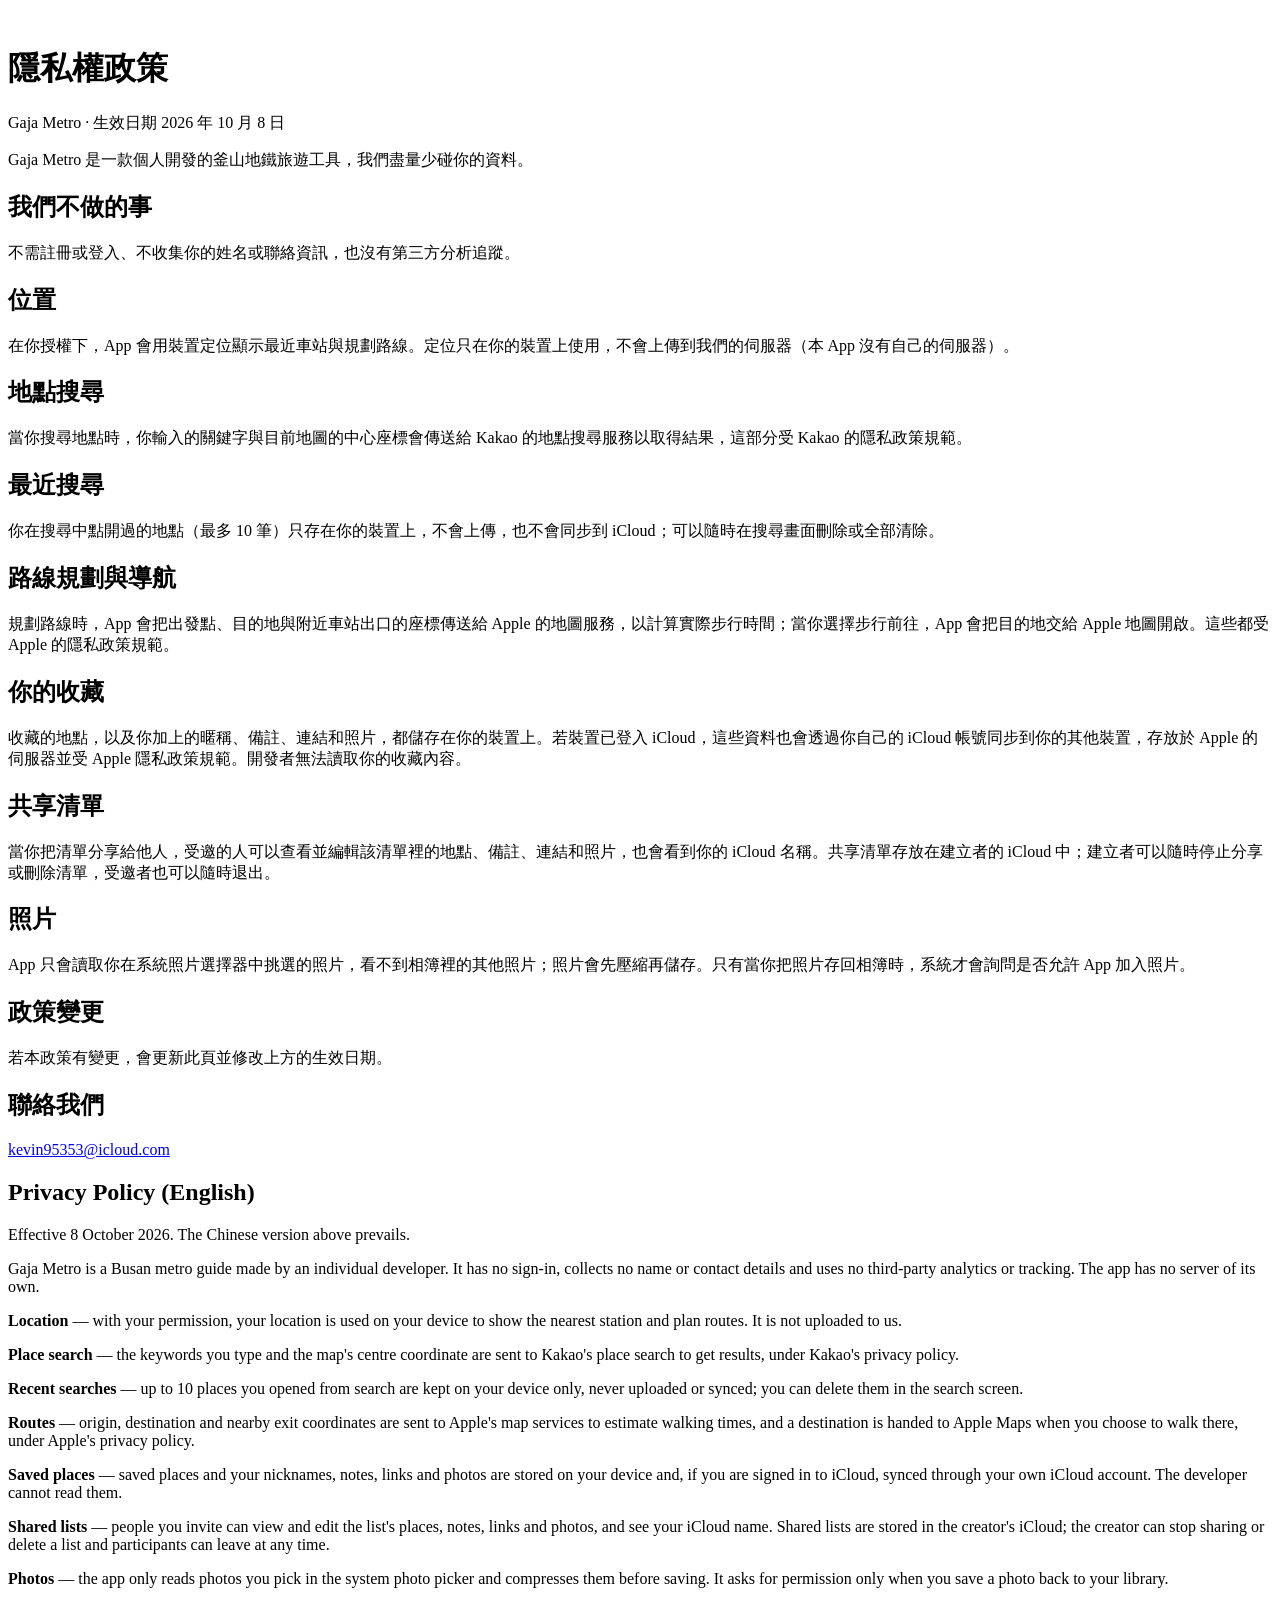
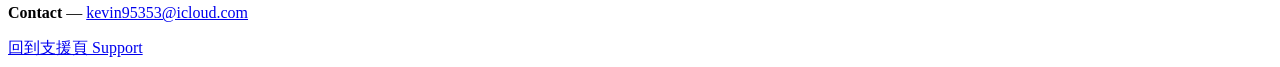
==== privacy/index.html @ 0b2f8334 "Remove no-ads line; contact email to iCloud" ====
<!doctype html>
<html lang="zh-Hant">
<head>
  <meta charset="utf-8">
  <meta name="viewport" content="width=device-width, initial-scale=1">
  <title>Gaja Metro 隱私權政策</title>
  <link rel="stylesheet" href="../style.css">
</head>
<body>
<main>
  <header>
    <img src="../icon.png" alt="">
    <div>
      <h1>隱私權政策</h1>
      <div class="muted">Gaja Metro · 生效日期 2026 年 10 月 8 日</div>
    </div>
  </header>

  <section>
    <p>Gaja Metro 是一款個人開發的釜山地鐵旅遊工具，我們盡量少碰你的資料。</p>

    <h2>我們不做的事</h2>
    <p>不需註冊或登入、不收集你的姓名或聯絡資訊，也沒有第三方分析追蹤。</p>

    <h2>位置</h2>
    <p>在你授權下，App 會用裝置定位顯示最近車站與規劃路線。定位只在你的裝置上使用，不會上傳到我們的伺服器（本 App 沒有自己的伺服器）。</p>

    <h2>地點搜尋</h2>
    <p>當你搜尋地點時，你輸入的關鍵字與目前地圖的中心座標會傳送給 Kakao 的地點搜尋服務以取得結果，這部分受 Kakao 的隱私政策規範。</p>

    <h2>最近搜尋</h2>
    <p>你在搜尋中點開過的地點（最多 10 筆）只存在你的裝置上，不會上傳，也不會同步到 iCloud；可以隨時在搜尋畫面刪除或全部清除。</p>

    <h2>路線規劃與導航</h2>
    <p>規劃路線時，App 會把出發點、目的地與附近車站出口的座標傳送給 Apple 的地圖服務，以計算實際步行時間；當你選擇步行前往，App 會把目的地交給 Apple 地圖開啟。這些都受 Apple 的隱私政策規範。</p>

    <h2>你的收藏</h2>
    <p>收藏的地點，以及你加上的暱稱、備註、連結和照片，都儲存在你的裝置上。若裝置已登入 iCloud，這些資料也會透過你自己的 iCloud 帳號同步到你的其他裝置，存放於 Apple 的伺服器並受 Apple 隱私政策規範。開發者無法讀取你的收藏內容。</p>

    <h2>共享清單</h2>
    <p>當你把清單分享給他人，受邀的人可以查看並編輯該清單裡的地點、備註、連結和照片，也會看到你的 iCloud 名稱。共享清單存放在建立者的 iCloud 中；建立者可以隨時停止分享或刪除清單，受邀者也可以隨時退出。</p>

    <h2>照片</h2>
    <p>App 只會讀取你在系統照片選擇器中挑選的照片，看不到相簿裡的其他照片；照片會先壓縮再儲存。只有當你把照片存回相簿時，系統才會詢問是否允許 App 加入照片。</p>

    <h2>政策變更</h2>
    <p>若本政策有變更，會更新此頁並修改上方的生效日期。</p>

    <h2>聯絡我們</h2>
    <p><a href="mailto:kevin95353@icloud.com">kevin95353@icloud.com</a></p>
  </section>

  <section>
    <h2>Privacy Policy (English)</h2>
    <p class="muted">Effective 8 October 2026. The Chinese version above prevails.</p>
    <p>Gaja Metro is a Busan metro guide made by an individual developer. It has no sign-in, collects no name or contact details and uses no third-party analytics or tracking. The app has no server of its own.</p>
    <p><strong>Location</strong> — with your permission, your location is used on your device to show the nearest station and plan routes. It is not uploaded to us.</p>
    <p><strong>Place search</strong> — the keywords you type and the map's centre coordinate are sent to Kakao's place search to get results, under Kakao's privacy policy.</p>
    <p><strong>Recent searches</strong> — up to 10 places you opened from search are kept on your device only, never uploaded or synced; you can delete them in the search screen.</p>
    <p><strong>Routes</strong> — origin, destination and nearby exit coordinates are sent to Apple's map services to estimate walking times, and a destination is handed to Apple Maps when you choose to walk there, under Apple's privacy policy.</p>
    <p><strong>Saved places</strong> — saved places and your nicknames, notes, links and photos are stored on your device and, if you are signed in to iCloud, synced through your own iCloud account. The developer cannot read them.</p>
    <p><strong>Shared lists</strong> — people you invite can view and edit the list's places, notes, links and photos, and see your iCloud name. Shared lists are stored in the creator's iCloud; the creator can stop sharing or delete a list and participants can leave at any time.</p>
    <p><strong>Photos</strong> — the app only reads photos you pick in the system photo picker and compresses them before saving. It asks for permission only when you save a photo back to your library.</p>
    <p><strong>Contact</strong> — <a href="mailto:kevin95353@icloud.com">kevin95353@icloud.com</a></p>
  </section>

  <nav><a href="../">回到支援頁 Support</a></nav>
</main>
</body>
</html>
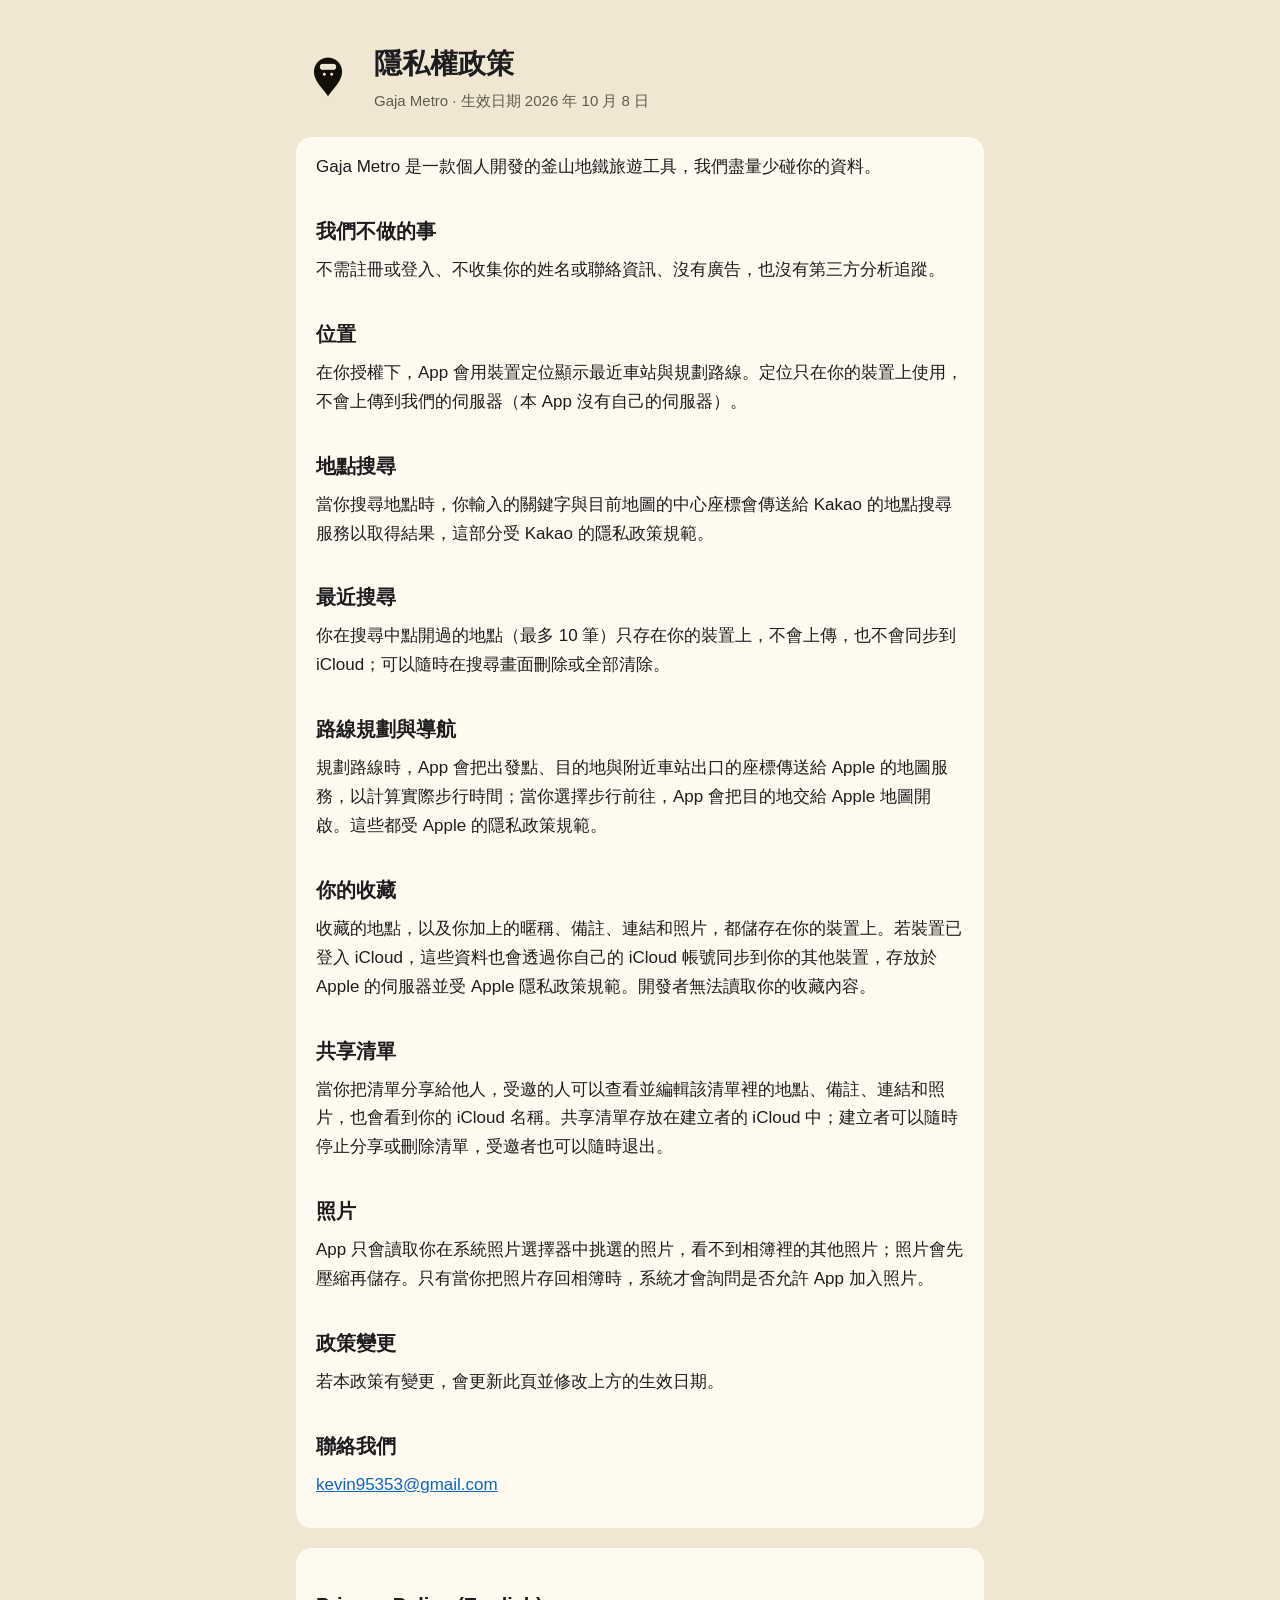
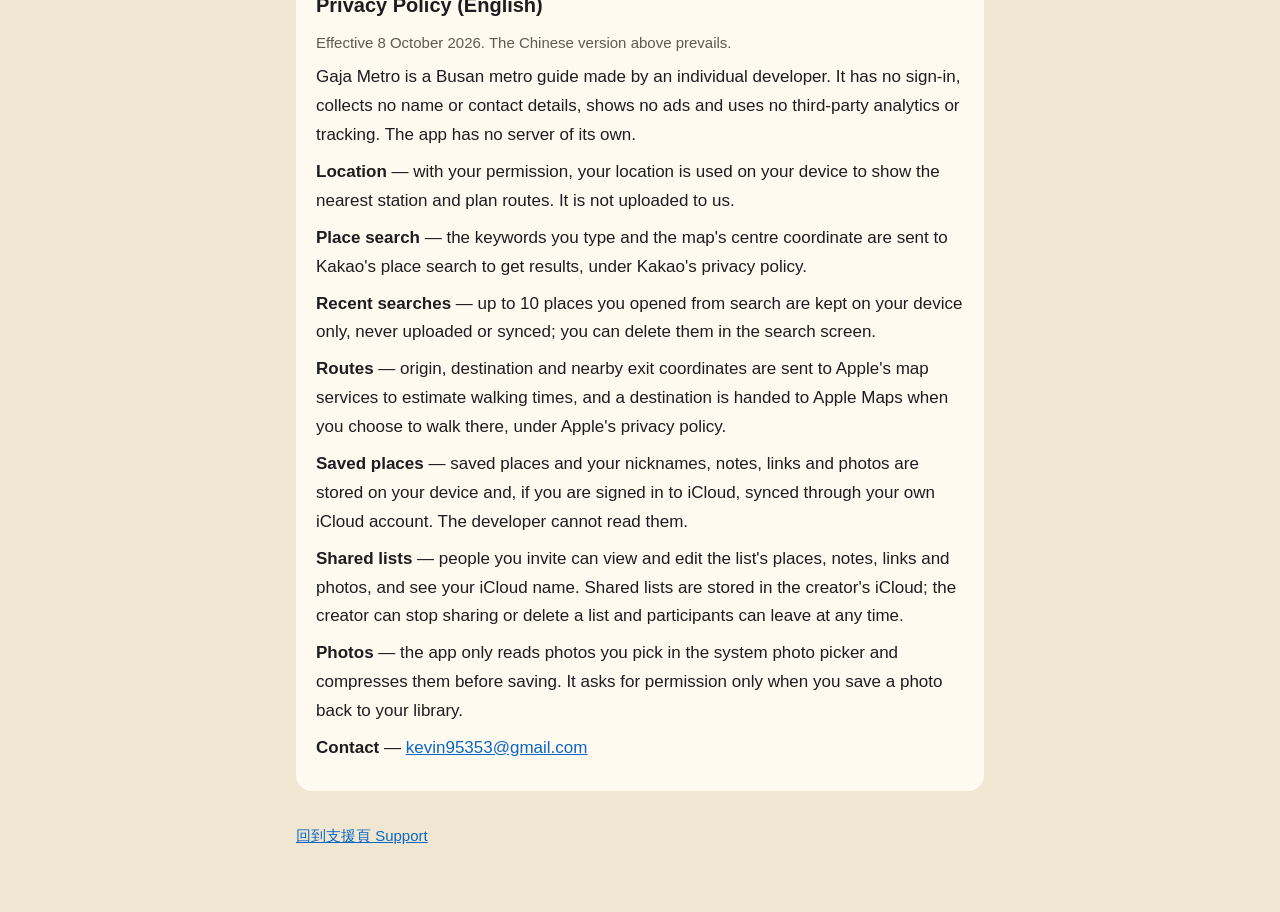
==== commit c9349859: "Support and privacy pages for Gaja Metro" ====
--- a/privacy/index.html
+++ b/privacy/index.html
@@ -20,7 +20,7 @@
     <p>Gaja Metro 是一款個人開發的釜山地鐵旅遊工具，我們盡量少碰你的資料。</p>
 
     <h2>我們不做的事</h2>
-    <p>不需註冊或登入、不收集你的姓名或聯絡資訊，也沒有第三方分析追蹤。</p>
+    <p>不需註冊或登入、不收集你的姓名或聯絡資訊、沒有廣告，也沒有第三方分析追蹤。</p>
 
     <h2>位置</h2>
     <p>在你授權下，App 會用裝置定位顯示最近車站與規劃路線。定位只在你的裝置上使用，不會上傳到我們的伺服器（本 App 沒有自己的伺服器）。</p>
@@ -47,13 +47,13 @@
     <p>若本政策有變更，會更新此頁並修改上方的生效日期。</p>
 
     <h2>聯絡我們</h2>
-    <p><a href="mailto:kevin95353@icloud.com">kevin95353@icloud.com</a></p>
+    <p><a href="mailto:kevin95353@gmail.com">kevin95353@gmail.com</a></p>
   </section>
 
   <section>
     <h2>Privacy Policy (English)</h2>
     <p class="muted">Effective 8 October 2026. The Chinese version above prevails.</p>
-    <p>Gaja Metro is a Busan metro guide made by an individual developer. It has no sign-in, collects no name or contact details and uses no third-party analytics or tracking. The app has no server of its own.</p>
+    <p>Gaja Metro is a Busan metro guide made by an individual developer. It has no sign-in, collects no name or contact details, shows no ads and uses no third-party analytics or tracking. The app has no server of its own.</p>
     <p><strong>Location</strong> — with your permission, your location is used on your device to show the nearest station and plan routes. It is not uploaded to us.</p>
     <p><strong>Place search</strong> — the keywords you type and the map's centre coordinate are sent to Kakao's place search to get results, under Kakao's privacy policy.</p>
     <p><strong>Recent searches</strong> — up to 10 places you opened from search are kept on your device only, never uploaded or synced; you can delete them in the search screen.</p>
@@ -61,7 +61,7 @@
     <p><strong>Saved places</strong> — saved places and your nicknames, notes, links and photos are stored on your device and, if you are signed in to iCloud, synced through your own iCloud account. The developer cannot read them.</p>
     <p><strong>Shared lists</strong> — people you invite can view and edit the list's places, notes, links and photos, and see your iCloud name. Shared lists are stored in the creator's iCloud; the creator can stop sharing or delete a list and participants can leave at any time.</p>
     <p><strong>Photos</strong> — the app only reads photos you pick in the system photo picker and compresses them before saving. It asks for permission only when you save a photo back to your library.</p>
-    <p><strong>Contact</strong> — <a href="mailto:kevin95353@icloud.com">kevin95353@icloud.com</a></p>
+    <p><strong>Contact</strong> — <a href="mailto:kevin95353@gmail.com">kevin95353@gmail.com</a></p>
   </section>
 
   <nav><a href="../">回到支援頁 Support</a></nav>
--- a/style.css
+++ b/style.css
@@ -0,0 +1,37 @@
+:root {
+  --bg: #f0e7d2;
+  --card: #fffaf0;
+  --text: #1d1d1f;
+  --muted: #5f5a50;
+  --accent: #0a66c2;
+}
+@media (prefers-color-scheme: dark) {
+  :root {
+    --bg: #17191d;
+    --card: #23262c;
+    --text: #f2f2f2;
+    --muted: #a8adb7;
+    --accent: #5aa9ff;
+  }
+}
+* { box-sizing: border-box; }
+body {
+  margin: 0;
+  background: var(--bg);
+  color: var(--text);
+  font: 17px/1.7 -apple-system, BlinkMacSystemFont, "PingFang TC", "Noto Sans TC", sans-serif;
+}
+main {
+  max-width: 720px;
+  margin: 0 auto;
+  padding: 40px 16px 64px;
+}
+header { display: flex; align-items: center; gap: 14px; margin-bottom: 24px; }
+header img { width: 64px; height: 64px; border-radius: 14px; }
+h1 { font-size: 28px; margin: 0; }
+h2 { font-size: 20px; margin: 32px 0 8px; }
+section { background: var(--card); border-radius: 16px; padding: 8px 20px 20px; margin-bottom: 20px; }
+p, li { margin: 8px 0; }
+.muted { color: var(--muted); font-size: 15px; }
+a { color: var(--accent); }
+nav { margin-top: 32px; font-size: 15px; }
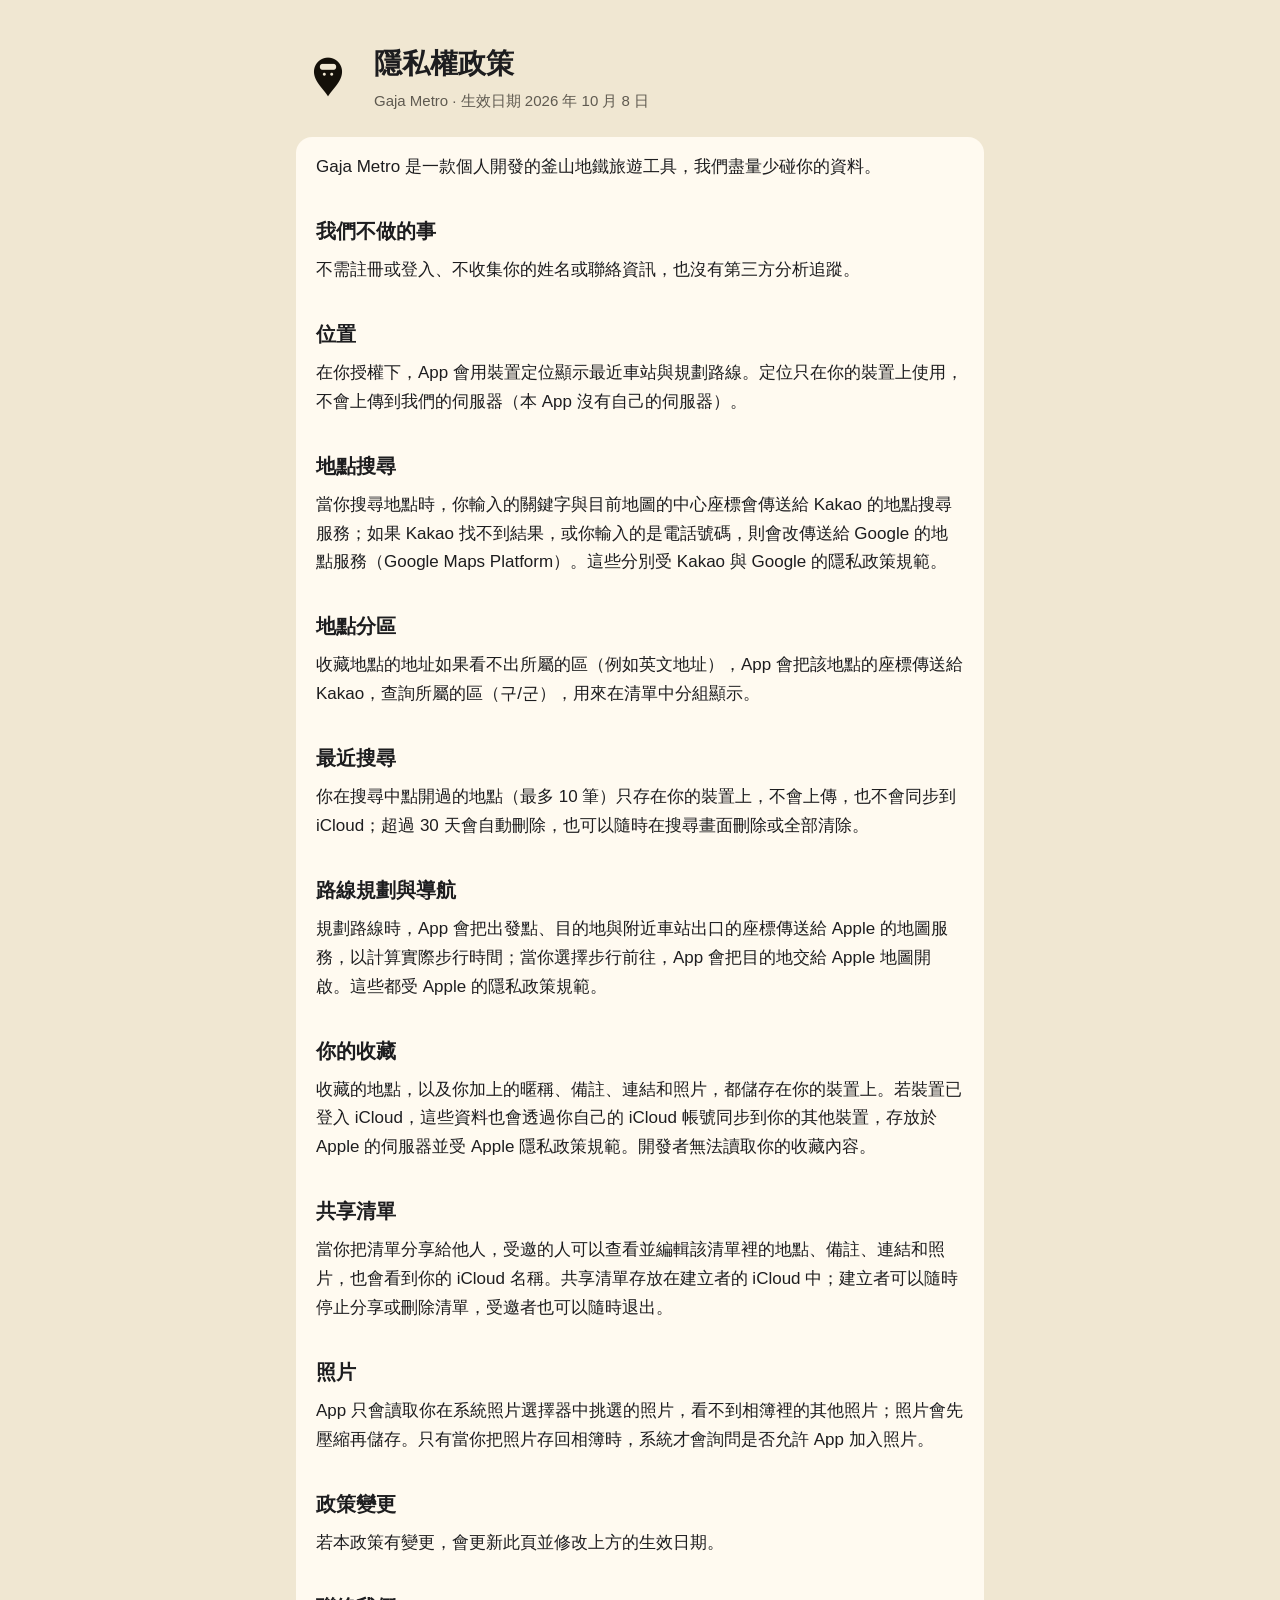
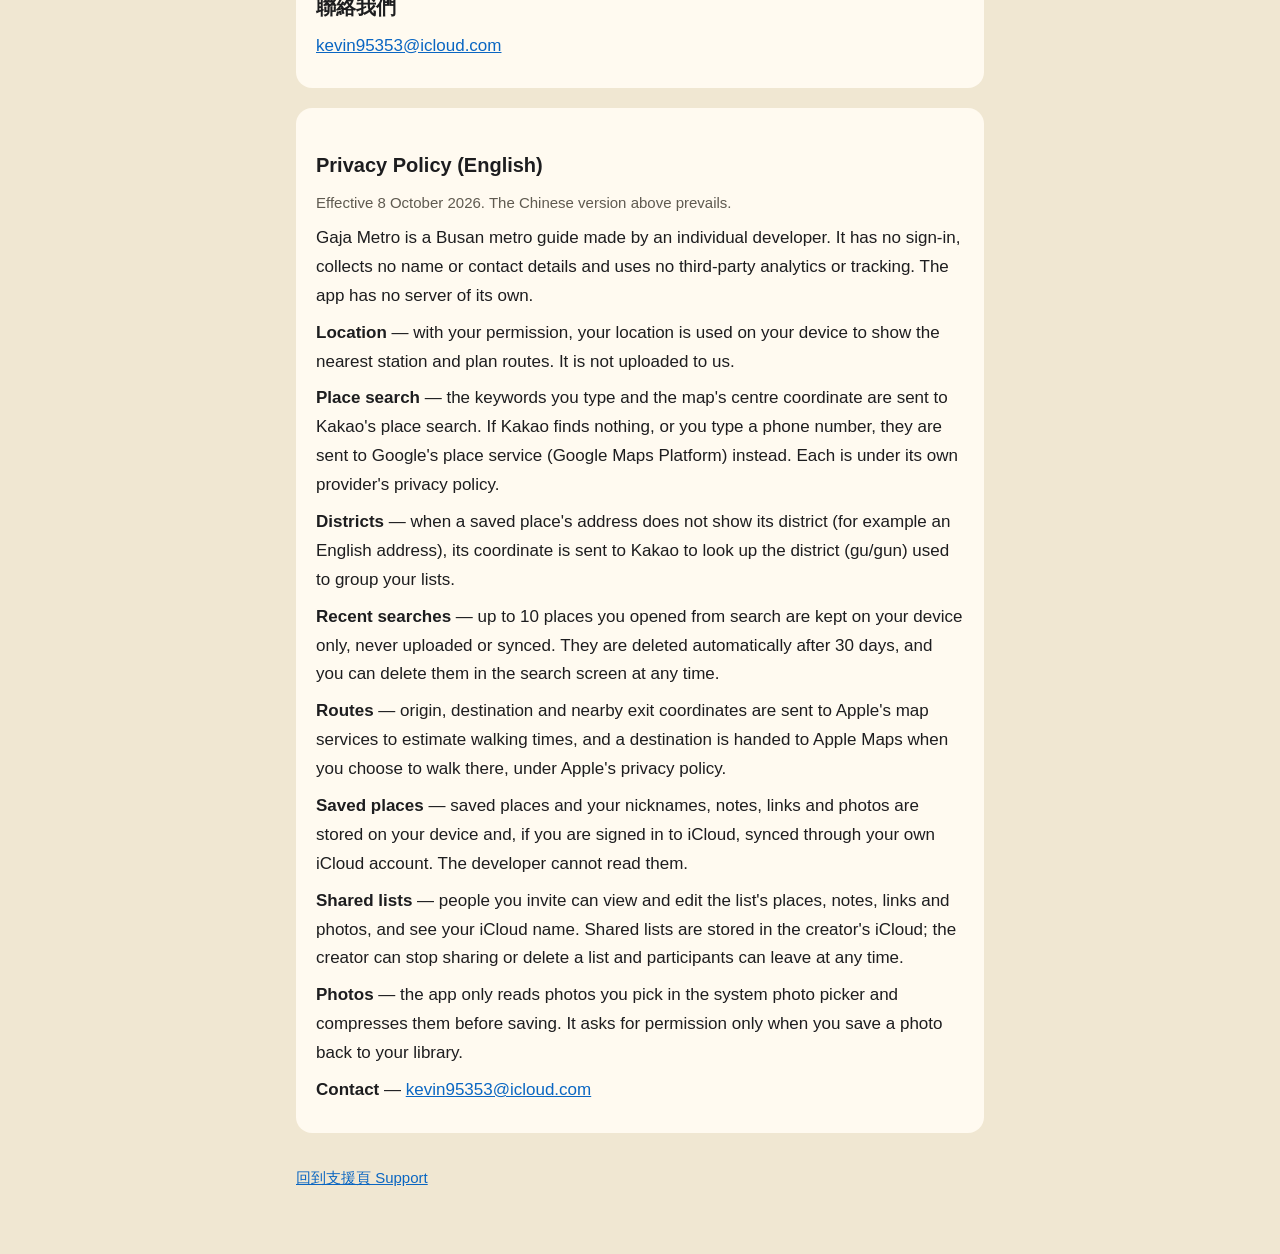
==== commit 0626b077: "Privacy: Google place search, Kakao district lookup, recent searches expire after 30 days" ====
--- a/privacy/index.html
+++ b/privacy/index.html
@@ -20,16 +20,19 @@
     <p>Gaja Metro 是一款個人開發的釜山地鐵旅遊工具，我們盡量少碰你的資料。</p>
 
     <h2>我們不做的事</h2>
-    <p>不需註冊或登入、不收集你的姓名或聯絡資訊、沒有廣告，也沒有第三方分析追蹤。</p>
+    <p>不需註冊或登入、不收集你的姓名或聯絡資訊，也沒有第三方分析追蹤。</p>
 
     <h2>位置</h2>
     <p>在你授權下，App 會用裝置定位顯示最近車站與規劃路線。定位只在你的裝置上使用，不會上傳到我們的伺服器（本 App 沒有自己的伺服器）。</p>
 
     <h2>地點搜尋</h2>
-    <p>當你搜尋地點時，你輸入的關鍵字與目前地圖的中心座標會傳送給 Kakao 的地點搜尋服務以取得結果，這部分受 Kakao 的隱私政策規範。</p>
+    <p>當你搜尋地點時，你輸入的關鍵字與目前地圖的中心座標會傳送給 Kakao 的地點搜尋服務；如果 Kakao 找不到結果，或你輸入的是電話號碼，則會改傳送給 Google 的地點服務（Google Maps Platform）。這些分別受 Kakao 與 Google 的隱私政策規範。</p>
+
+    <h2>地點分區</h2>
+    <p>收藏地點的地址如果看不出所屬的區（例如英文地址），App 會把該地點的座標傳送給 Kakao，查詢所屬的區（구/군），用來在清單中分組顯示。</p>
 
     <h2>最近搜尋</h2>
-    <p>你在搜尋中點開過的地點（最多 10 筆）只存在你的裝置上，不會上傳，也不會同步到 iCloud；可以隨時在搜尋畫面刪除或全部清除。</p>
+    <p>你在搜尋中點開過的地點（最多 10 筆）只存在你的裝置上，不會上傳，也不會同步到 iCloud；超過 30 天會自動刪除，也可以隨時在搜尋畫面刪除或全部清除。</p>
 
     <h2>路線規劃與導航</h2>
     <p>規劃路線時，App 會把出發點、目的地與附近車站出口的座標傳送給 Apple 的地圖服務，以計算實際步行時間；當你選擇步行前往，App 會把目的地交給 Apple 地圖開啟。這些都受 Apple 的隱私政策規範。</p>
@@ -47,21 +50,22 @@
     <p>若本政策有變更，會更新此頁並修改上方的生效日期。</p>
 
     <h2>聯絡我們</h2>
-    <p><a href="mailto:kevin95353@gmail.com">kevin95353@gmail.com</a></p>
+    <p><a href="mailto:kevin95353@icloud.com">kevin95353@icloud.com</a></p>
   </section>
 
   <section>
     <h2>Privacy Policy (English)</h2>
     <p class="muted">Effective 8 October 2026. The Chinese version above prevails.</p>
-    <p>Gaja Metro is a Busan metro guide made by an individual developer. It has no sign-in, collects no name or contact details, shows no ads and uses no third-party analytics or tracking. The app has no server of its own.</p>
+    <p>Gaja Metro is a Busan metro guide made by an individual developer. It has no sign-in, collects no name or contact details and uses no third-party analytics or tracking. The app has no server of its own.</p>
     <p><strong>Location</strong> — with your permission, your location is used on your device to show the nearest station and plan routes. It is not uploaded to us.</p>
-    <p><strong>Place search</strong> — the keywords you type and the map's centre coordinate are sent to Kakao's place search to get results, under Kakao's privacy policy.</p>
-    <p><strong>Recent searches</strong> — up to 10 places you opened from search are kept on your device only, never uploaded or synced; you can delete them in the search screen.</p>
+    <p><strong>Place search</strong> — the keywords you type and the map's centre coordinate are sent to Kakao's place search. If Kakao finds nothing, or you type a phone number, they are sent to Google's place service (Google Maps Platform) instead. Each is under its own provider's privacy policy.</p>
+    <p><strong>Districts</strong> — when a saved place's address does not show its district (for example an English address), its coordinate is sent to Kakao to look up the district (gu/gun) used to group your lists.</p>
+    <p><strong>Recent searches</strong> — up to 10 places you opened from search are kept on your device only, never uploaded or synced. They are deleted automatically after 30 days, and you can delete them in the search screen at any time.</p>
     <p><strong>Routes</strong> — origin, destination and nearby exit coordinates are sent to Apple's map services to estimate walking times, and a destination is handed to Apple Maps when you choose to walk there, under Apple's privacy policy.</p>
     <p><strong>Saved places</strong> — saved places and your nicknames, notes, links and photos are stored on your device and, if you are signed in to iCloud, synced through your own iCloud account. The developer cannot read them.</p>
     <p><strong>Shared lists</strong> — people you invite can view and edit the list's places, notes, links and photos, and see your iCloud name. Shared lists are stored in the creator's iCloud; the creator can stop sharing or delete a list and participants can leave at any time.</p>
     <p><strong>Photos</strong> — the app only reads photos you pick in the system photo picker and compresses them before saving. It asks for permission only when you save a photo back to your library.</p>
-    <p><strong>Contact</strong> — <a href="mailto:kevin95353@gmail.com">kevin95353@gmail.com</a></p>
+    <p><strong>Contact</strong> — <a href="mailto:kevin95353@icloud.com">kevin95353@icloud.com</a></p>
   </section>
 
   <nav><a href="../">回到支援頁 Support</a></nav>
